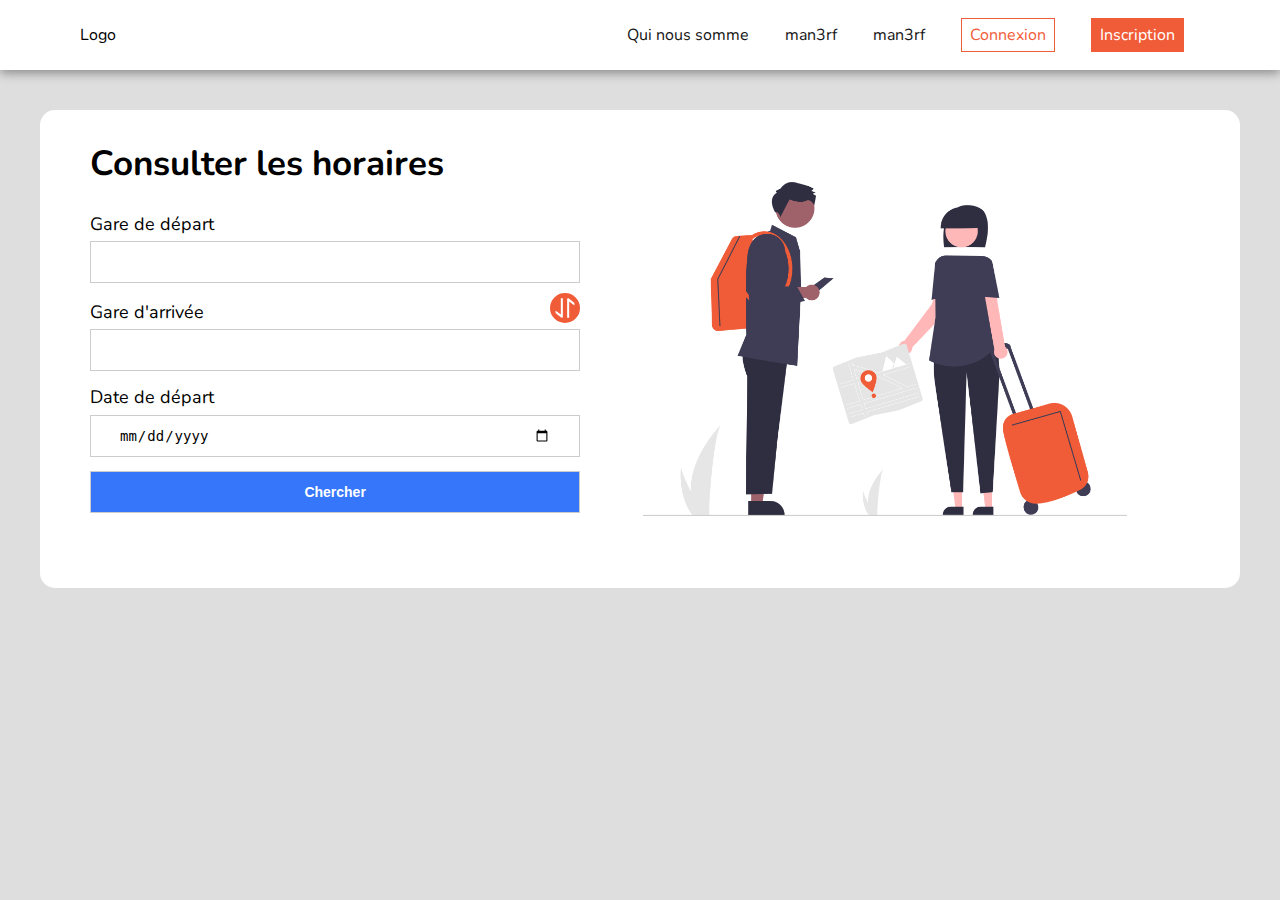
==== index.html @ 7300e341 "test commit" ====
<html lang="fr">
<head>
    <meta charset="UTF-8">
    <meta http-equiv="X-UA-Compatible" content="IE=edge">
    <meta name="viewport" content="width=device-width, initial-scale=1.0">

    <link rel="stylesheet" href="./ressources/css/styles.css">
    <link rel="icon" type="" href="./ressources//imgs/favicon.png">

    <title>Gestion des gares routières</title>
</head>
<body>
    <header>
        <span class="logo">Logo</span>
        <nav>
            <ul id="nav-list">
                <li><a href="#">Qui nous somme</a></li>
                <li><a href="">man3rf</a></li>
                <li><a href="">man3rf</a></li>
                <li><a id="connexion-btn" href="#">Connexion</a></li>
                <li><a id="inscription-btn" href="#">Inscription</a></li>
            </ul>
        </nav>
    </header>

    <main>
        <section id="recherche">
            <div class="form-container">
                <h2 class="titre-section">Consulter les horaires</h2>
                <form action="" method="post" id="form-recherche">
                    <div class="form-element">
                        <label for="depart">Gare de départ</label>
                        <input id="depart" name="depart" list="gares" type="text" required>
                    </div>

                    <svg id="reverse-choice" viewBox="64 64 896 896" focusable="false" class="" data-icon="swap" width="1em" height="1em" fill="currentColor" aria-hidden="true"><path d="M847.9 592H152c-4.4 0-8 3.6-8 8v60c0 4.4 3.6 8 8 8h605.2L612.9 851c-4.1 5.2-.4 13 6.3 13h72.5c4.9 0 9.5-2.2 12.6-6.1l168.8-214.1c16.5-21 1.6-51.8-25.2-51.8zM872 356H266.8l144.3-183c4.1-5.2.4-13-6.3-13h-72.5c-4.9 0-9.5 2.2-12.6 6.1L150.9 380.2c-16.5 21-1.6 51.8 25.1 51.8h696c4.4 0 8-3.6 8-8v-60c0-4.4-3.6-8-8-8z"></path></svg>


                    <div class="form-element">
                        <label for="arrivee">Gare d'arrivée</label>
                        <input id="arrivee" name="arrivee" list="gares" type="text" required>
                    </div>

                    <datalist id="gares">
                        <option value="Settat">
                        <option value="Berrchid">
                        <option value="Casablanca">
                        <option value="Mohammedia">
                        <option value="Rabat">
                        <option value="Sale">
                        <option value="Kenitra">
                    </datalist>

                    <div class="form-element">
                        <label for="date">Date de départ</label>
                        <input id="date" name="date" type="date" required>
                    </div>

                    <div class="form-element">
                        <input class="btn btn-mauve" type="submit" value="Chercher">
                    </div>

                </form>
            </div>

            <div>
                <img id="voyage-img" src="./ressources/imgs/travel.png" alt="voyage illustration">
            </div>
        </section>

        <div id="stats">
            <!-- add a row with 3 cols: num of routes, num of autocars, num of tickets sold -->
        </div>
    </main>
</body>
</html>
---- ressources/css/styles.css ----
*::before,
*,
*:after {
    box-sizing: border-box;
    margin: 0;
    padding: 0;
}

:root {
    --orange: #f15c38;
    --mauve: #3676fb;
}

html {
    font-size: 10px;
}

@font-face {
    font-family: 'Nunito';
    src: url('../fonts/Nunito/Nunito-VariableFont_wght.ttf')  format('truetype')
}

h1 {
    font-size: 4rem;
}
h2 {
    font-size: 3.5rem;
}
h3 {
    font-size: 3rem;
}
h4 {
    font-size: 2.5rem;
}
h5 {
    font-size: 2rem;
}
h6 {
    font-size: 1.6rem;
}

body {
    min-height: 100vh;
    width: 100vw;
    font-family: 'Nunito', sans-serif;
    font-weight: 400;
    display: flex;
    flex-direction: column;
    background: #dedede;
}

header {
    display: flex;
    justify-content: space-between;
    align-items: center;
    padding: 1.5em 5em;
    font-size: 1.6rem;
    background: #ffffff;
    box-shadow: 0px 3px 10px 0px #888888;
    margin-bottom: 2.5em;
}

#nav-list {
    list-style: none;
    display: inline-block;
}

#nav-list > li {
    display: inline;
    padding: 0 1em;
}

#nav-list a {
    text-decoration: none;
    color: #151515;
}

#nav-list a:hover {
    font-weight: 700;
}

a#connexion-btn {
    color: var(--orange);
    border: var(--orange) 1px solid;
    padding: .3em .5em;
}

a#inscription-btn {
    color: #ffffff;
    border: var(--orange) 1px solid;
    background: var(--orange);
    padding: .3em .5em;
}

main {
    display: flex;
    flex-direction: column;
    padding: 0 4em;
}

#recherche {
    background: #ffffff;
    padding: 3em 5em;
    border-radius: 1.5em;
    display: flex;
}

.form-container {
    width: 85%;
}

#voyage-img {
    max-width: 100%;
}

.titre-section {
    margin-bottom: .7em;
}

#form-recherche {
    display: flex;
    flex-direction: column;
    justify-content: space-between;
}

.form-element {
    width: 100%;
}

#form-recherche label {
    font-size: 1.8rem;
    display: inline-block;
    margin-bottom: .3em;
}

#form-recherche input {
    border: 1px solid #cccccc;
    border-radius: 0;
    height: 3em;
    width: 100%;
    margin-bottom: 1em;
    padding: 0 2em;
    font-size: 1.4rem;
}

#form-recherche input:focus {
    outline: none;
    border: 3px solid var(--orange);
}

#reverse-choice {
    background: var(--orange);
    color: #ffffff;
    width: 3em;
    height: 3em;
    padding: .3em;
    border-radius: 100%;
    margin-bottom: -2.3em;
    margin-top: -.4em;
    cursor: pointer;
    align-self: flex-end;
    transform: rotate(90deg);
}

.btn {
    border: none;
    cursor: pointer;
    font-weight: 700;
    font-size: 1.6rem;
}

.btn-mauve {
    background: var(--mauve);
    color: #ffffff;
}
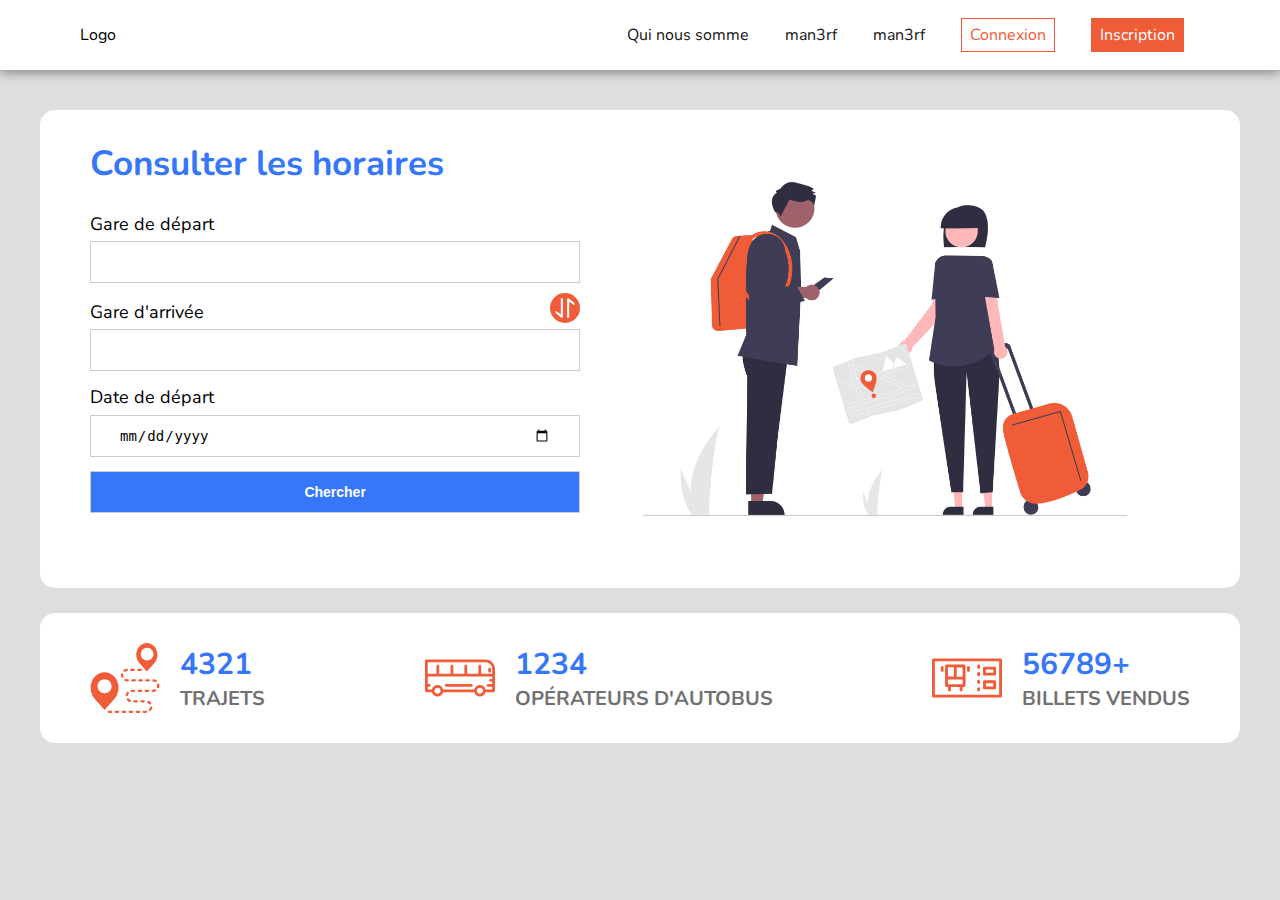
==== commit a5ca2547: "Added stats row" ====
--- a/index.html
+++ b/index.html
@@ -57,7 +57,7 @@
                     </div>
 
                     <div class="form-element">
-                        <input class="btn btn-mauve" type="submit" value="Chercher">
+                        <input class="btn btn-blue" type="submit" value="Chercher">
                     </div>
 
                 </form>
@@ -69,8 +69,33 @@
         </section>
 
         <div id="stats">
-            <!-- add a row with 3 cols: num of routes, num of autocars, num of tickets sold -->
+            <div class="stat">
+                <img class="stat-icon" src="./ressources/imgs/trajet.svg" alt="Trajet icon">
+                <div class="stat-info">
+                    <h3>4321</h3>
+                    <h5>TRAJETS</h5>
+                </div>
+            </div>
+            <div class="stat">
+                <img class="stat-icon" src="./ressources/imgs/bus.svg" alt="Bus icon">
+                <div class="stat-info">
+                    <h3>1234</h3>
+                    <h5>OPÉRATEURS D'AUTOBUS</h5>
+                </div>
+            </div>
+            <div class="stat">
+                <img class="stat-icon" src="./ressources/imgs/ticket.svg" alt="Ticket icon">
+                <div class="stat-info">
+                    <h3>56789+</h3>
+                    <h5>BILLETS VENDUS</h5>
+                </div>
+            </div>
         </div>
+
+        <!-- Download mobile apps -->
+
+        <!-- Cetre de relation Client (chekc oncf voyages) -->
+
     </main>
 </body>
 </html>--- a/ressources/css/styles.css
+++ b/ressources/css/styles.css
@@ -8,7 +8,7 @@
 
 :root {
     --orange: #f15c38;
-    --mauve: #3676fb;
+    --blue: #3676fb;
 }
 
 html {
@@ -103,6 +103,7 @@
     padding: 3em 5em;
     border-radius: 1.5em;
     display: flex;
+    margin-bottom: 2.5em;
 }
 
 .form-container {
@@ -115,6 +116,7 @@
 
 .titre-section {
     margin-bottom: .7em;
+    color: var(--blue);
 }
 
 #form-recherche {
@@ -169,7 +171,43 @@
     font-size: 1.6rem;
 }
 
-.btn-mauve {
-    background: var(--mauve);
+.btn-blue {
+    background: var(--blue);
     color: #ffffff;
+}
+
+
+#stats {
+    display: flex;
+    justify-content: space-between;
+    align-items: center;
+    background: #ffffff;
+    padding: 3em 5em;
+    border-radius: 1.5em;
+}
+
+.stat {
+    display: flex;
+    align-items: center;
+}
+
+.stat-icon {
+    display: inline-block;
+    max-width: 100%;
+    width: 7rem;
+    fill: var(--orange);
+}
+
+.stat-info {
+    display: flex;
+    flex-direction: column;
+    margin-left: 2em;
+}
+
+.stat-info h3 {
+    color: var(--blue);
+}
+
+.stat-info h5 {
+    color: #717171;
 }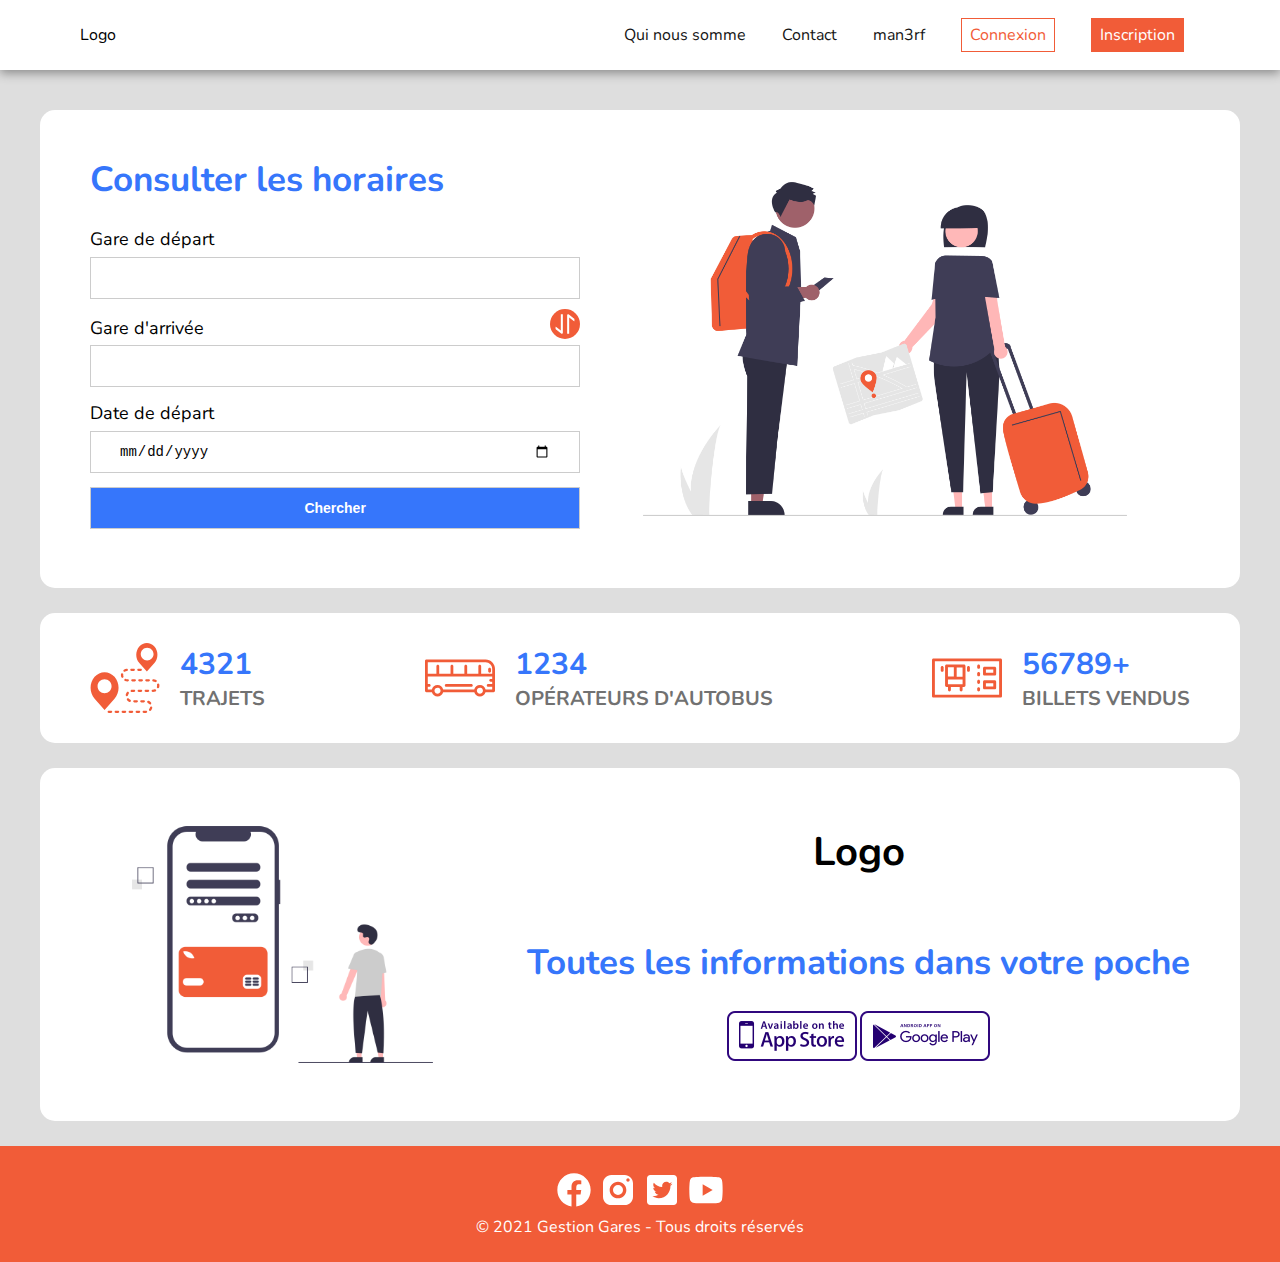
==== commit 17c048c8: "added mobile apps section and footer" ====
--- a/index.html
+++ b/index.html
@@ -15,7 +15,7 @@
         <nav>
             <ul id="nav-list">
                 <li><a href="#">Qui nous somme</a></li>
-                <li><a href="">man3rf</a></li>
+                <li><a href="">Contact</a></li>
                 <li><a href="">man3rf</a></li>
                 <li><a id="connexion-btn" href="#">Connexion</a></li>
                 <li><a id="inscription-btn" href="#">Inscription</a></li>
@@ -24,7 +24,7 @@
     </header>
 
     <main>
-        <section id="recherche">
+        <section class="container">
             <div class="form-container">
                 <h2 class="titre-section">Consulter les horaires</h2>
                 <form action="" method="post" id="form-recherche">
@@ -68,7 +68,7 @@
             </div>
         </section>
 
-        <div id="stats">
+        <section class="container">
             <div class="stat">
                 <img class="stat-icon" src="./ressources/imgs/trajet.svg" alt="Trajet icon">
                 <div class="stat-info">
@@ -90,12 +90,45 @@
                     <h5>BILLETS VENDUS</h5>
                 </div>
             </div>
+        </section>
+
+        <!-- Download mobile apps -->
+        <section class="container">
+            <div class="illustration-container">
+                <img id="voyage-img" src="./ressources/imgs/mobile-app.png" alt="app mobile illustration">
+            </div>
+
+            <div>
+                <h1 style="text-align: center; margin-bottom: 1.5em;">Logo</h1>
+                <h2 class="titre-section">Toutes les informations dans votre poche</h2>
+
+                <div class="apps-mobile">
+                    <img src="./ressources/imgs/icone-appstore.png" alt="icone appstore">
+                    <img src="./ressources/imgs/icone-googleplay.png" alt="icone google play">
+                </div>
+            </div>
+        </section>
+    </main>
+
+    <footer>
+        <div class="sm-icons">
+            <a href="">
+                <img src="./ressources/imgs/facebook.svg" alt="icone facebook">
+            </a>
+            <a href="">
+                <img src="./ressources/imgs/instagram.svg" alt="icone instagram">
+            </a>
+            <a href="">
+                <img src="./ressources/imgs/twitter.svg" alt="icone twitter">
+            </a>
+            <a href="">
+                <img src="./ressources/imgs/youtube.svg" alt="icone youtube">
+            </a>
         </div>
 
-        <!-- Download mobile apps -->
-
-        <!-- Cetre de relation Client (chekc oncf voyages) -->
-
-    </main>
+        <div>
+            <p>© 2021 Gestion Gares - Tous droits réservés</p>
+        </div>
+    </footer>
 </body>
 </html>--- a/ressources/css/styles.css
+++ b/ressources/css/styles.css
@@ -6,6 +6,14 @@
     padding: 0;
 }
 
+img {
+    max-width: 100%;
+}
+
+a {
+    text-decoration: none;
+}
+
 :root {
     --orange: #f15c38;
     --blue: #3676fb;
@@ -47,6 +55,7 @@
     display: flex;
     flex-direction: column;
     background: #dedede;
+    overflow-x: hidden;
 }
 
 header {
@@ -71,7 +80,6 @@
 }
 
 #nav-list a {
-    text-decoration: none;
     color: #151515;
 }
 
@@ -98,12 +106,14 @@
     padding: 0 4em;
 }
 
-#recherche {
+.container {
     background: #ffffff;
     padding: 3em 5em;
     border-radius: 1.5em;
     display: flex;
     margin-bottom: 2.5em;
+    justify-content: space-between;
+    align-items: center;
 }
 
 .form-container {
@@ -176,16 +186,6 @@
     color: #ffffff;
 }
 
-
-#stats {
-    display: flex;
-    justify-content: space-between;
-    align-items: center;
-    background: #ffffff;
-    padding: 3em 5em;
-    border-radius: 1.5em;
-}
-
 .stat {
     display: flex;
     align-items: center;
@@ -210,4 +210,33 @@
 
 .stat-info h5 {
     color: #717171;
-}+}
+
+
+.illustration-container {
+    width: 35%;
+}
+
+.apps-mobile {
+    text-align: center;
+}
+
+footer{
+    display: flex;
+    flex-direction: column;
+    padding: 1.5em 5em;
+    background: var(--orange);
+    color: #ffffff;
+    font-size: 1.6rem;
+    align-items: center;
+}
+
+.sm-icons img{
+    width: 2.5em;
+    transition: linear 200ms;
+}
+
+.sm-icons img:hover{
+    background: var(--blue);
+    border-radius: 10px;
+}
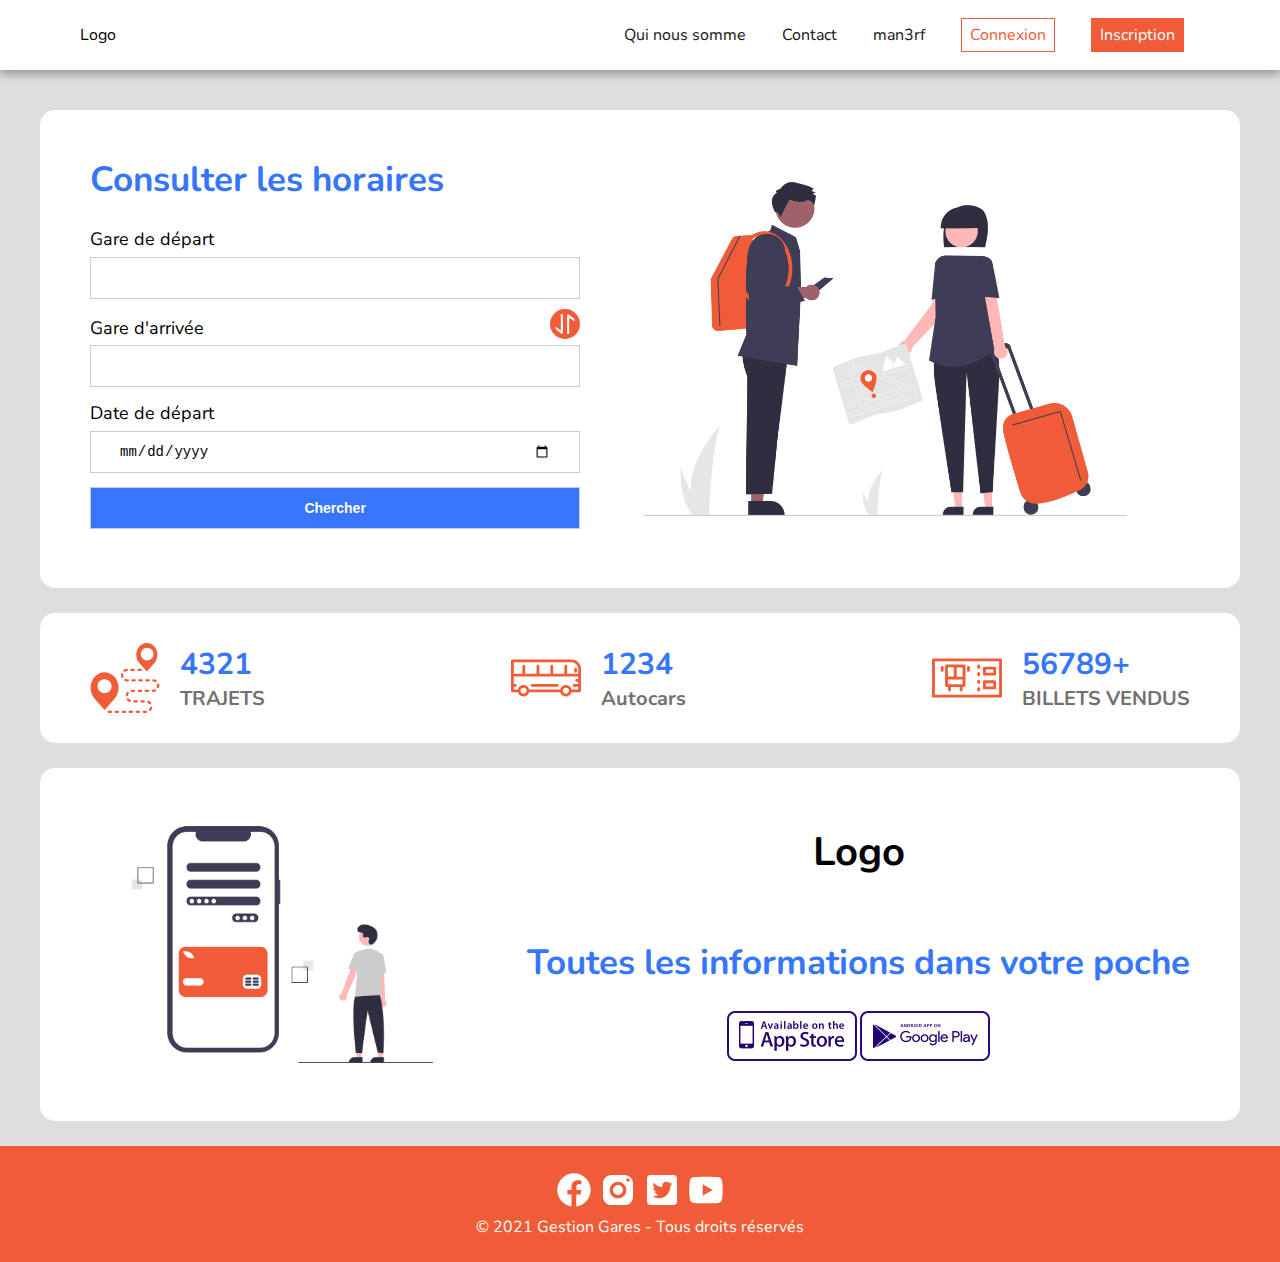
==== commit 901a18e4: "Index page is now responsive" ====
--- a/index.html
+++ b/index.html
@@ -19,12 +19,30 @@
                 <li><a href="">man3rf</a></li>
                 <li><a id="connexion-btn" href="#">Connexion</a></li>
                 <li><a id="inscription-btn" href="#">Inscription</a></li>
+                <li class="menu-mobile-icon">
+                    <a class="toggle-menu" href="#">
+                        <img src="./ressources/imgs/menu-burger.svg" alt="menu burger icone">
+                    </a>
+                </li>
+            </ul>
+
+            <ul id="mobile-nav">
+                <li><a href="#">Qui nous somme</a></li>
+                <li><a href="">Contact</a></li>
+                <li><a href="">man3rf</a></li>
+                <li><a id="connexion-btn" href="#">Connexion</a></li>
+                <li><a id="inscription-btn" href="#">Inscription</a></li>
+                <li class="menu-mobile-icon">
+                    <a class="toggle-menu" href="#">
+                        <img src="./ressources/imgs/close.svg" alt="menu close">
+                    </a>
+                </li>
             </ul>
         </nav>
     </header>
 
     <main>
-        <section class="container">
+        <section id="recherche" class="container">
             <div class="form-container">
                 <h2 class="titre-section">Consulter les horaires</h2>
                 <form action="" method="post" id="form-recherche">
@@ -68,7 +86,7 @@
             </div>
         </section>
 
-        <section class="container">
+        <section id="stats" class="container">
             <div class="stat">
                 <img class="stat-icon" src="./ressources/imgs/trajet.svg" alt="Trajet icon">
                 <div class="stat-info">
@@ -80,7 +98,7 @@
                 <img class="stat-icon" src="./ressources/imgs/bus.svg" alt="Bus icon">
                 <div class="stat-info">
                     <h3>1234</h3>
-                    <h5>OPÉRATEURS D'AUTOBUS</h5>
+                    <h5>Autocars</h5>
                 </div>
             </div>
             <div class="stat">
@@ -92,8 +110,7 @@
             </div>
         </section>
 
-        <!-- Download mobile apps -->
-        <section class="container">
+        <section id="apps-mobile" class="container">
             <div class="illustration-container">
                 <img id="voyage-img" src="./ressources/imgs/mobile-app.png" alt="app mobile illustration">
             </div>
@@ -127,8 +144,10 @@
         </div>
 
         <div>
-            <p>© 2021 Gestion Gares - Tous droits réservés</p>
+            <p class="copyright">© 2021 Gestion Gares - Tous droits réservés</p>
         </div>
     </footer>
+
+    <script src="./ressources/js/index.js"></script>
 </body>
 </html>--- a/ressources/css/styles.css
+++ b/ressources/css/styles.css
@@ -87,6 +87,10 @@
     font-weight: 700;
 }
 
+.menu-mobile-icon {
+    display: none!important;
+}
+
 a#connexion-btn {
     color: var(--orange);
     border: var(--orange) 1px solid;
@@ -98,6 +102,10 @@
     border: var(--orange) 1px solid;
     background: var(--orange);
     padding: .3em .5em;
+}
+
+#mobile-nav {
+    display: none;
 }
 
 main {
@@ -240,3 +248,69 @@
     background: var(--blue);
     border-radius: 10px;
 }
+
+.copyright {
+    text-align: center;
+}
+
+
+
+@media screen and (max-width: 786px) {
+    #nav-list > li {
+        display: none;
+    }
+    .menu-mobile-icon {
+        display: inline!important;
+    }
+
+    header {
+        margin-bottom: 1.5em;
+        padding: 1.5em 3em;
+    }
+
+    main {
+        padding: 0 2em;
+    }
+
+    #mobile-nav.menu-active {
+        display: block!important;
+        position: absolute;
+        top: 0;
+        left: 0;
+        width: 100%;
+        height: 100vh;
+        background: var(--blue);
+        z-index: 2;
+        overflow: hidden;
+        padding: 3em 6em;
+        list-style: none;
+        font-size: 3rem;
+        font-weight: 700;
+        text-align: center;
+    }
+
+    .menu-active li {
+        margin-bottom: 2em;
+    }
+
+    .menu-active a  {
+        color: #ffffff;
+    }
+
+
+    .container {
+        padding: 2.5em 3em;
+    }
+
+    #recherche, #stats, #apps-mobile {
+        flex-direction: column;
+    }
+
+    #apps-mobile .illustration-container {
+        display: none;
+    }
+
+    .stat {
+        margin-bottom: 2.5em;
+    }
+}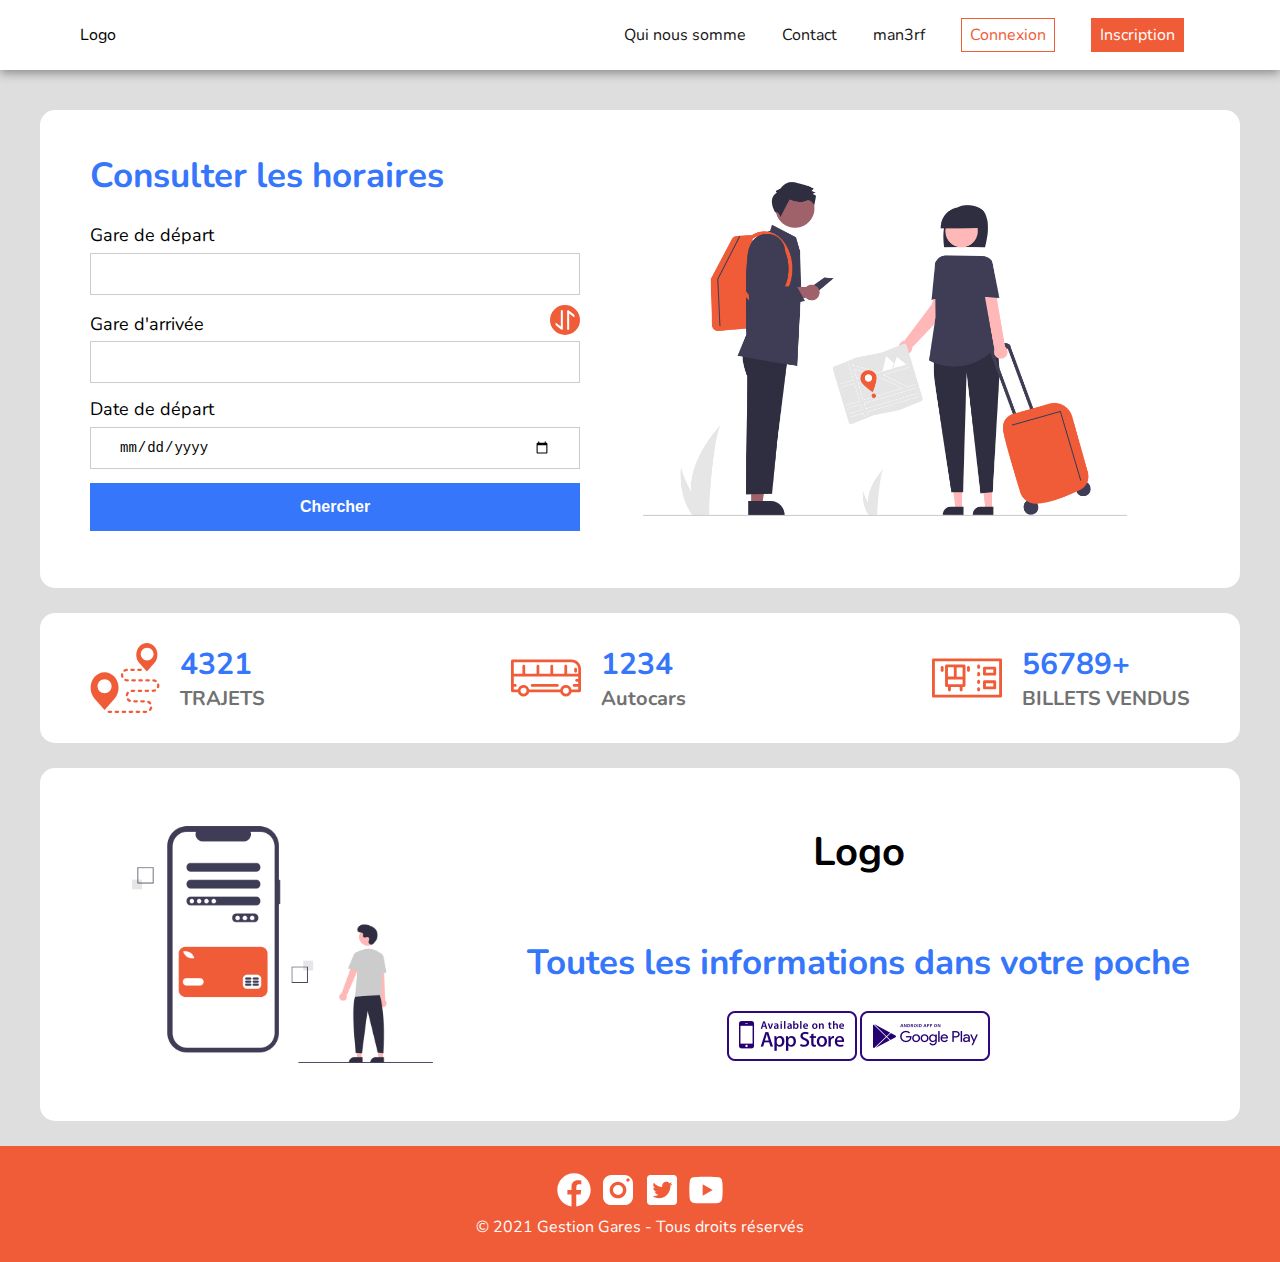
==== commit 45da6b85: "Added login and register modals" ====
--- a/index.html
+++ b/index.html
@@ -148,6 +148,70 @@
         </div>
     </footer>
 
+    <!--Modals-->
+    <div id="connexion-modal" class="modal-container">
+        <div class="modal">
+            <div class="modal-header">
+                <h3 class="modal-titre">Connectez-vous avec votre compte</h3>
+                <img class="modal-close" src="./ressources/imgs/close.svg" alt="modal close">
+            </div>
+            <div class="modal-body">
+                <form id="connexion-form" action="/login" method="POST">
+                    <label for="email">Email: </label>
+                    <input type="email" name="email" required>
+
+                    <label for="mdp">Mot de passe: </label>
+                    <input type="password" name="mdp" required>
+
+                    <input class="btn btn-orange" type="submit" value="Connexion">
+                </form>
+            </div>
+            <div class="modal-footer">
+                
+            </div>
+        </div>
+    </div>
+
+
+    <div id="inscription-modal" class="modal-container">
+        <div class="modal">
+            <div class="modal-header">
+                <h3 class="modal-titre">Créez votre compte</h3>
+                <img class="modal-close" src="./ressources/imgs/close.svg" alt="modal close">
+            </div>
+            <div class="modal-body">
+                <form id="inscription-form" action="/login" method="POST">
+                    <label for="nom">Nom: </label>
+                    <input type="text" name="nom" required>
+
+                    <label for="prenom">Prénom: </label>
+                    <input type="text" name="prenom" required>
+
+                    <label for="email">Email: </label>
+                    <input type="email" name="email" required>
+
+                    <label for="mdp1">Mot de passe: </label>
+                    <input type="password" name="mdp1" required>
+
+                    <label for="mdp2">Mot de passe: </label>
+                    <input type="password" name="mdp2" required>
+
+                    <label for="mdp">Sexe: </label>
+                    <div>
+                        <input type="radio" name="sexe" value="homme">Homme
+                        <input type="radio" name="sexe" value="femme">Femme
+                    </div>
+
+                    <input class="btn btn-orange" type="submit" value="Inscription">
+                </form>
+            </div>
+            <div class="modal-footer">
+                
+            </div>
+        </div>
+    </div>
+    <!-- /Modals -->
+
     <script src="./ressources/js/index.js"></script>
 </body>
 </html>--- a/ressources/css/styles.css
+++ b/ressources/css/styles.css
@@ -153,7 +153,7 @@
     margin-bottom: .3em;
 }
 
-#form-recherche input {
+input {
     border: 1px solid #cccccc;
     border-radius: 0;
     height: 3em;
@@ -163,7 +163,7 @@
     font-size: 1.4rem;
 }
 
-#form-recherche input:focus {
+input:focus {
     outline: none;
     border: 3px solid var(--orange);
 }
@@ -194,6 +194,21 @@
     color: #ffffff;
 }
 
+.btn-blue-alt {
+    border: 1px solid var(--blue);
+    color: var(--blue);
+}
+
+.btn-orange {
+    background: var(--orange);
+    color: #ffffff;
+}
+
+.btn-orange-alt {
+    border: 1px solid var(--orange);
+    color: var(--orange);
+}
+
 .stat {
     display: flex;
     align-items: center;
@@ -254,6 +269,58 @@
 }
 
 
+.modal-container {
+    background: #151515a4;
+    width: 100%;
+    height: 100vh;
+    position: absolute;
+    z-index: 3;
+    top: 0;
+    left: 0;
+    display: none;
+    /* display: flex;
+    justify-content: center;
+    align-items: center; */
+}
+
+.modal-container.modal-active {
+    display: flex;
+    justify-content: center;
+    align-items: center;
+}
+
+.modal {
+    background: #ffffff;
+    border-radius: 1.5em;
+    padding: 1.5em 2em;
+    display: flex;
+    flex-direction: column;
+    font-size: 1.8em;
+}
+
+.modal-header {
+    display: flex;
+    align-items: center;
+    margin-bottom: 2em;
+}
+
+.modal-titre {
+    color: var(--blue);
+}
+
+.modal-close {
+    width: 1.6em;
+    margin-left: 3em;
+    cursor: pointer;
+}
+
+
+
+#connexion-form, #inscription-form {
+    display: flex;
+    flex-direction: column;
+}
+
 
 @media screen and (max-width: 786px) {
     #nav-list > li {
@@ -273,7 +340,6 @@
     }
 
     #mobile-nav.menu-active {
-        display: block!important;
         position: absolute;
         top: 0;
         left: 0;
@@ -281,16 +347,19 @@
         height: 100vh;
         background: var(--blue);
         z-index: 2;
-        overflow: hidden;
-        padding: 3em 6em;
+        padding: 1em 0;
         list-style: none;
         font-size: 3rem;
         font-weight: 700;
         text-align: center;
+        display: flex!important;
+        flex-direction: column;
+        justify-content: space-between;
+        align-items: center;
     }
 
     .menu-active li {
-        margin-bottom: 2em;
+        margin-bottom: 1em;
     }
 
     .menu-active a  {
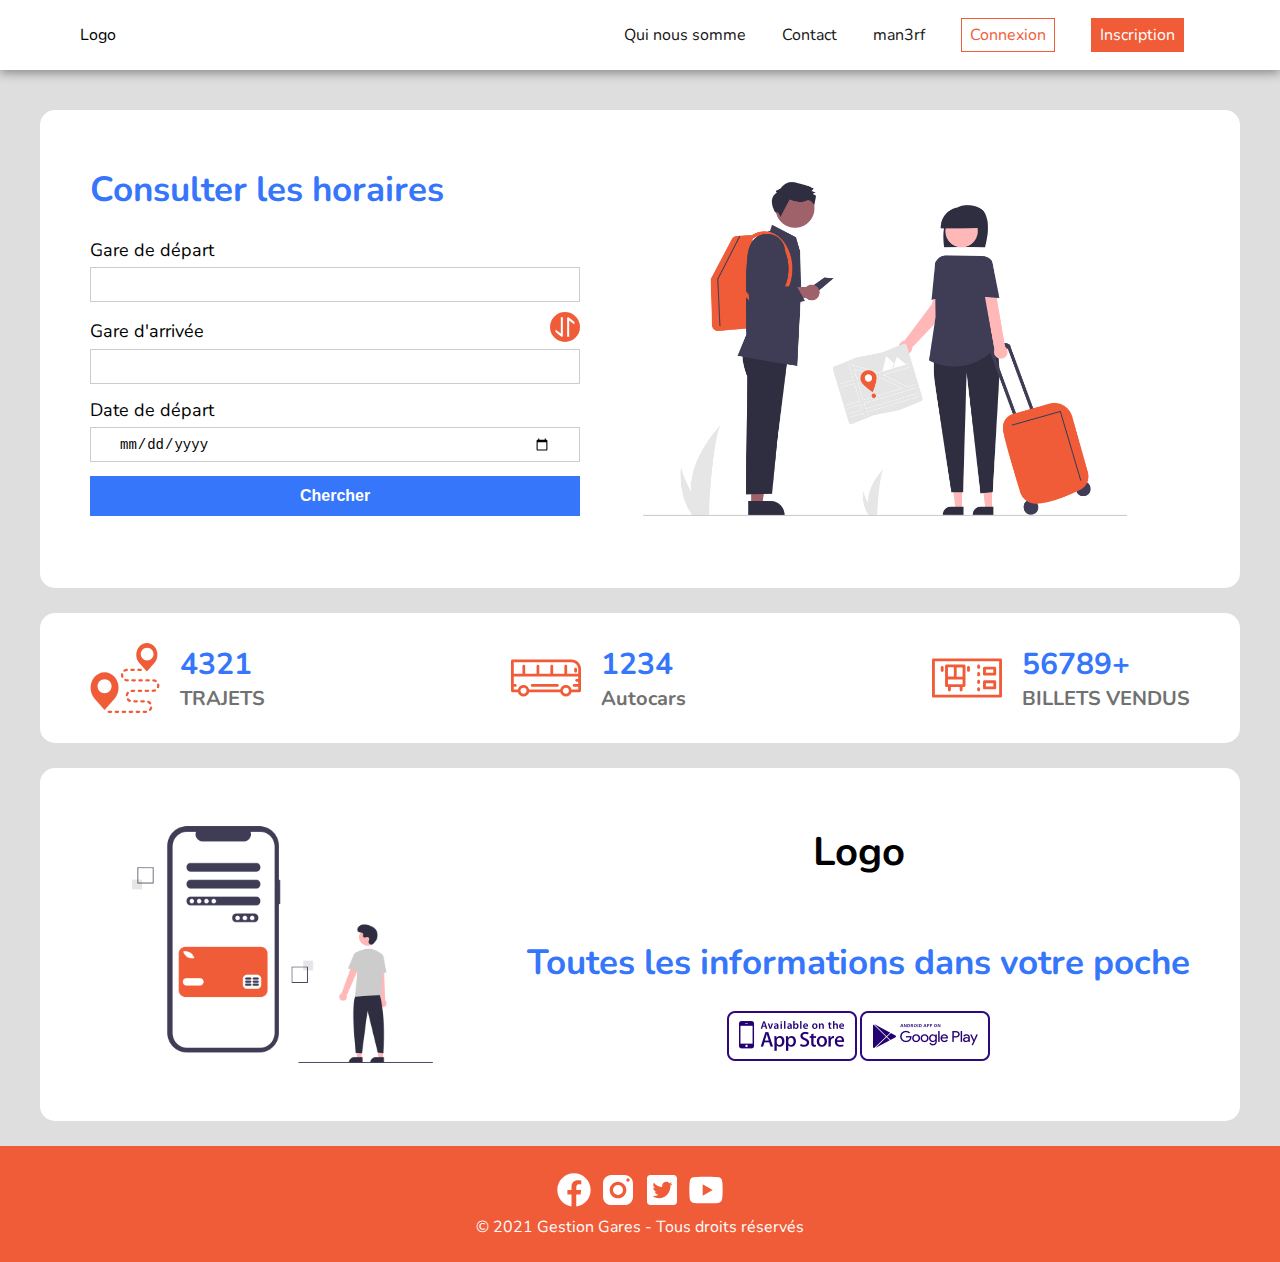
==== commit d2a6454e: "fixed modals" ====
--- a/index.html
+++ b/index.html
@@ -3,6 +3,8 @@
     <meta charset="UTF-8">
     <meta http-equiv="X-UA-Compatible" content="IE=edge">
     <meta name="viewport" content="width=device-width, initial-scale=1.0">
+    <meta name="description" content="Plateform de consultation des horraires et reservation des ticket d'autocars">
+    <meta name="keywords" content="Ticket, Billet, Autocar, garres, gare routières, horraires">
 
     <link rel="stylesheet" href="./ressources/css/styles.css">
     <link rel="icon" type="" href="./ressources//imgs/favicon.png">
@@ -180,7 +182,7 @@
                 <img class="modal-close" src="./ressources/imgs/close.svg" alt="modal close">
             </div>
             <div class="modal-body">
-                <form id="inscription-form" action="/login" method="POST">
+                <form id="inscription-form" action="/register" method="POST">
                     <label for="nom">Nom: </label>
                     <input type="text" name="nom" required>
 
@@ -197,9 +199,11 @@
                     <input type="password" name="mdp2" required>
 
                     <label for="mdp">Sexe: </label>
-                    <div>
-                        <input type="radio" name="sexe" value="homme">Homme
-                        <input type="radio" name="sexe" value="femme">Femme
+                    <div class="sexe">
+                        <input type="radio" name="sexe" id="radio-homme" value="homme" required>
+                        <label for="radio-homme">Homme</label>
+                        <input type="radio" name="sexe" id="radio-femme" value="femme" required>
+                        <label for="radio-femme">Femme</label>
                     </div>
 
                     <input class="btn btn-orange" type="submit" value="Inscription">
--- a/ressources/css/styles.css
+++ b/ressources/css/styles.css
@@ -156,7 +156,7 @@
 input {
     border: 1px solid #cccccc;
     border-radius: 0;
-    height: 3em;
+    height: 2.5em;
     width: 100%;
     margin-bottom: 1em;
     padding: 0 2em;
@@ -301,7 +301,7 @@
 .modal-header {
     display: flex;
     align-items: center;
-    margin-bottom: 2em;
+    margin-bottom: 1em;
 }
 
 .modal-titre {
@@ -319,6 +319,26 @@
 #connexion-form, #inscription-form {
     display: flex;
     flex-direction: column;
+}
+
+.sexe {
+    display: flex;
+    margin-bottom: 1em;
+    align-items: center;
+}
+
+.sexe input {
+    width: 2em;
+    margin-right: .5em;
+
+}
+
+.sexe label {
+    margin-right: 2.5em;
+}
+
+.sexe * {
+    margin: 0;
 }
 
 
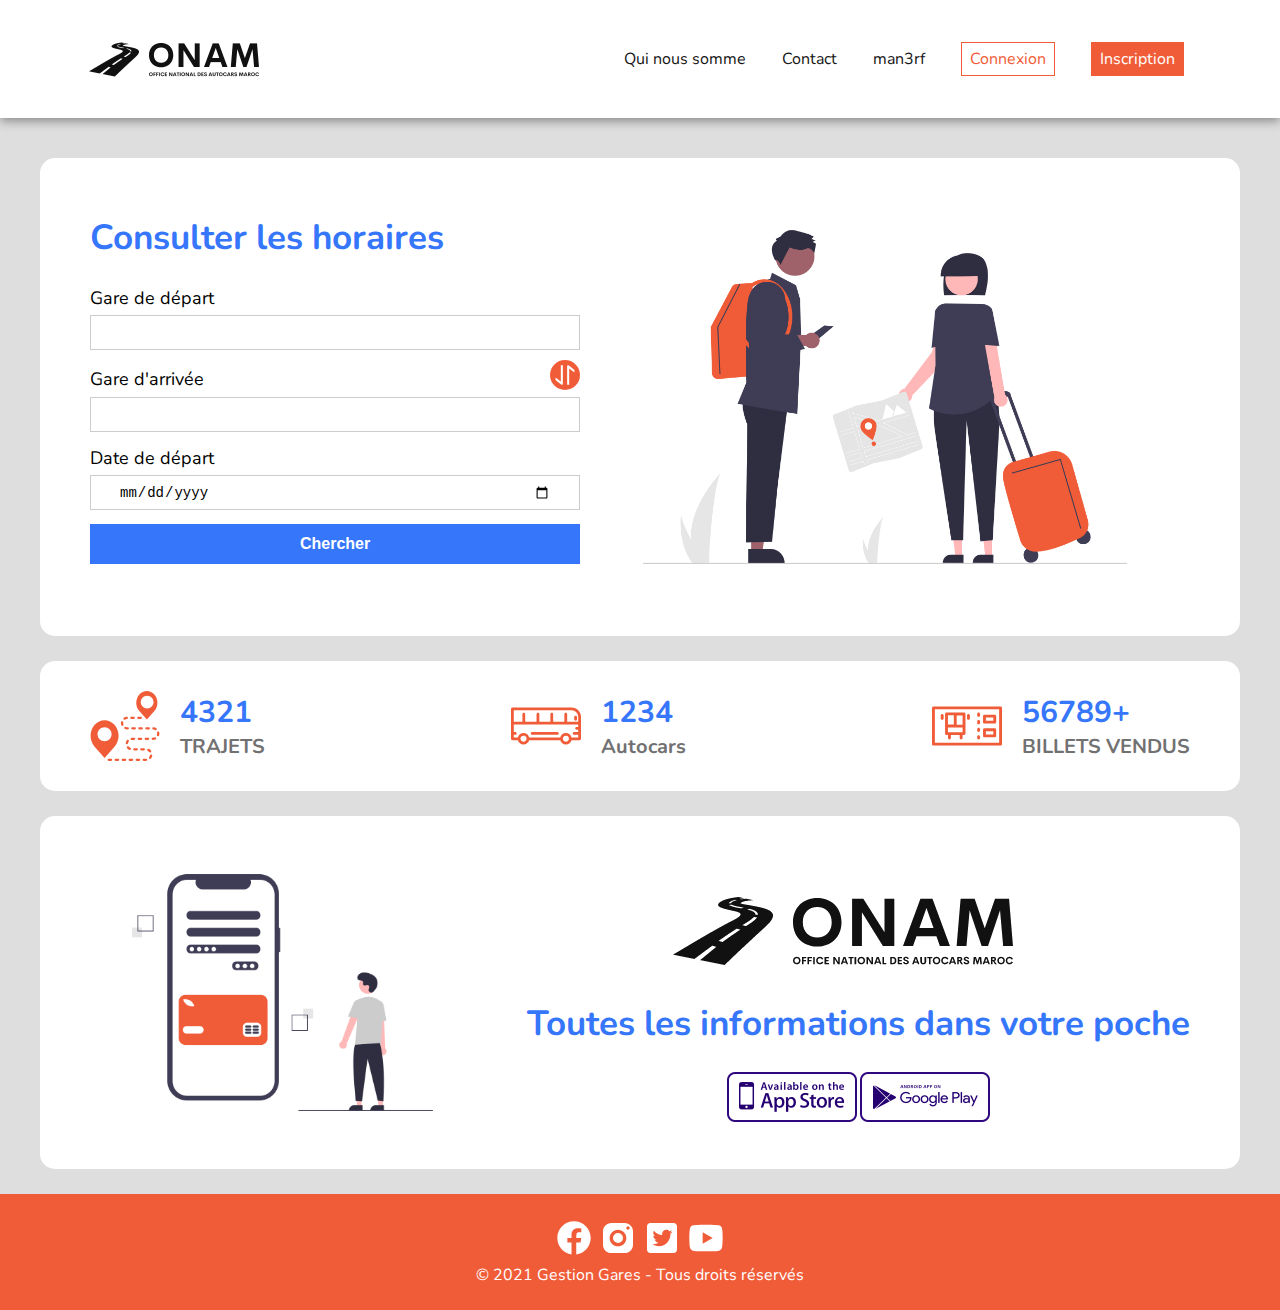
==== commit 8f37137b: "added logo" ====
--- a/index.html
+++ b/index.html
@@ -13,7 +13,7 @@
 </head>
 <body>
     <header>
-        <span class="logo">Logo</span>
+        <img id="logo-header" src="./ressources/imgs/logo_black.png" alt="logo">
         <nav>
             <ul id="nav-list">
                 <li><a href="#">Qui nous somme</a></li>
@@ -47,7 +47,7 @@
         <section id="recherche" class="container">
             <div class="form-container">
                 <h2 class="titre-section">Consulter les horaires</h2>
-                <form action="" method="post" id="form-recherche">
+                <form action="./horaires.html" method="GET" id="form-recherche">
                     <div class="form-element">
                         <label for="depart">Gare de départ</label>
                         <input id="depart" name="depart" list="gares" type="text" required>
@@ -117,8 +117,8 @@
                 <img id="voyage-img" src="./ressources/imgs/mobile-app.png" alt="app mobile illustration">
             </div>
 
-            <div>
-                <h1 style="text-align: center; margin-bottom: 1.5em;">Logo</h1>
+            <div style="text-align: center;">
+                <img src="./ressources/imgs/logo_black.png" alt="logo">
                 <h2 class="titre-section">Toutes les informations dans votre poche</h2>
 
                 <div class="apps-mobile">
--- a/ressources/css/styles.css
+++ b/ressources/css/styles.css
@@ -67,6 +67,10 @@
     background: #ffffff;
     box-shadow: 0px 3px 10px 0px #888888;
     margin-bottom: 2.5em;
+}
+
+#logo-header {
+    height: 70px;
 }
 
 #nav-list {
@@ -252,6 +256,7 @@
     color: #ffffff;
     font-size: 1.6rem;
     align-items: center;
+    margin-top: auto;
 }
 
 .sm-icons img{
@@ -402,4 +407,36 @@
     .stat {
         margin-bottom: 2.5em;
     }
+}
+
+
+/* 
+    Styles pour res horaires
+*/
+
+#horaires {
+    flex-direction: column;
+}
+
+.gares-sep {
+    color: var(--orange);
+}
+
+.voyage {
+    display: flex;
+    flex-direction: column;
+    justify-content: center;
+    align-items: center;
+    margin-top: 2em;
+    border: 1px solid #333333;
+    border-radius: 1em;
+    padding: 1em 3em;
+    width: 300px;
+}
+
+.voyage > div {
+    display: flex;
+    align-items: center;
+    width: 100%;
+    justify-content: space-between;
 }